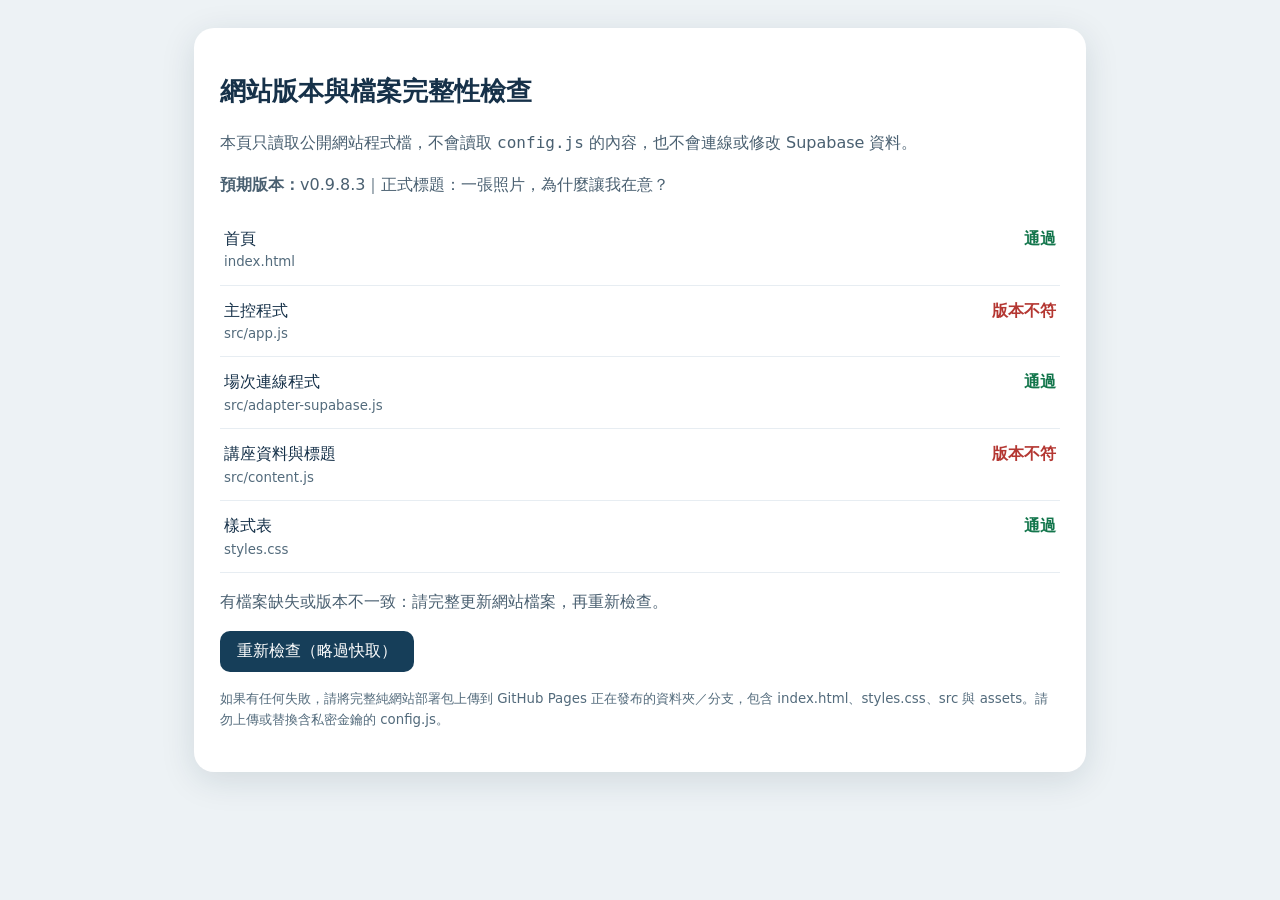
==== version-check.html @ f9dbabf4 "Add files via upload" ====
<!doctype html>
<html lang="zh-Hant"><head><meta charset="utf-8"><meta name="viewport" content="width=device-width,initial-scale=1"><title>部署版本自我檢查｜v0.9.8.3</title>
<style>
:root{color-scheme:light}body{font:16px/1.6 system-ui,"Noto Sans TC",sans-serif;background:#edf2f5;color:#163149;margin:0;padding:28px}
main{max-width:840px;margin:auto;background:white;border-radius:20px;padding:26px;box-shadow:0 8px 34px #132c4320}h1{font-size:26px}p{color:#4a6071}.item{padding:12px 4px;border-bottom:1px solid #e7edf2;display:flex;justify-content:space-between;gap:12px;align-items:start}.status{font-weight:700;white-space:nowrap}.pass{color:#13764c}.fail{color:#b43732}.waiting{color:#5d7080}button{background:#163e59;color:white;border:0;border-radius:10px;padding:10px 17px;font-size:16px;cursor:pointer}code{word-break:break-all}small{display:block;color:#536b7c}
</style></head><body><main><h1>網站版本與檔案完整性檢查</h1><p>本頁只讀取公開網站程式檔，不會讀取 <code>config.js</code> 的內容，也不會連線或修改 Supabase 資料。</p><p><strong>預期版本：</strong>v0.9.8.3｜正式標題：一張照片，為什麼讓我在意？</p><div id="results" aria-live="polite">準備檢查…</div><p id="summary" role="status"></p><button id="again" type="button">重新檢查（略過快取）</button><p><small>如果有任何失敗，請將完整純網站部署包上傳到 GitHub Pages 正在發布的資料夾／分支，包含 index.html、styles.css、src 與 assets。請勿上傳或替換含私密金鑰的 config.js。</small></p></main>
<script>
const checks=[
 ['首頁','index.html',txt=>txt.includes('v0.9.8.3')&&txt.includes('0983-ui-sync')],
 ['主控程式','src/app.js',txt=>txt.includes('v0.9.8.3')&&txt.includes('create-session')&&txt.includes('清除舊場次資料，開始新場次')],
 ['場次連線程式','src/adapter-supabase.js',txt=>txt.includes('lecture_host_reset_and_create')&&txt.includes("mode==='reset'")],
 ['講座資料與標題','src/content.js',txt=>txt.includes("version:'0.9.8.3'")&&txt.includes('一張照片，為什麼讓我在意？')],
 ['樣式表','styles.css',txt=>txt.includes('v0.9.8.3')],
];
async function inspect(){
 const holder=document.getElementById('results'),summary=document.getElementById('summary');holder.innerHTML='';summary.textContent='正在檢查…';
 const state=[];
 for(const [name,path,predicate] of checks){
  const row=document.createElement('div');row.className='item';
  const detail=document.createElement('div');detail.textContent=name;const sub=document.createElement('small');sub.textContent=path;detail.append(sub);
  const label=document.createElement('span');label.className='status waiting';label.textContent='檢查中';row.append(detail,label);holder.append(row);
  try{
   const url=new URL(path,location.href);url.searchParams.set('check',String(Date.now()));
   const res=await fetch(url.toString(),{cache:'no-store'});if(!res.ok)throw Error('HTTP '+res.status);
   const text=await res.text(),ok=predicate(text);state.push(ok);label.className='status '+(ok?'pass':'fail');label.textContent=ok?'通過':'版本不符';
  }catch(e){state.push(false);label.className='status fail';label.textContent='無法讀取';sub.textContent=path+' · '+String(e.message||e)}
 }
 summary.textContent=state.every(Boolean)?'全部通過：首頁與主要程式是 v0.9.8.3。':'有檔案缺失或版本不一致：請完整更新網站檔案，再重新檢查。';
}
document.getElementById('again').onclick=inspect;inspect();
</script></body></html>
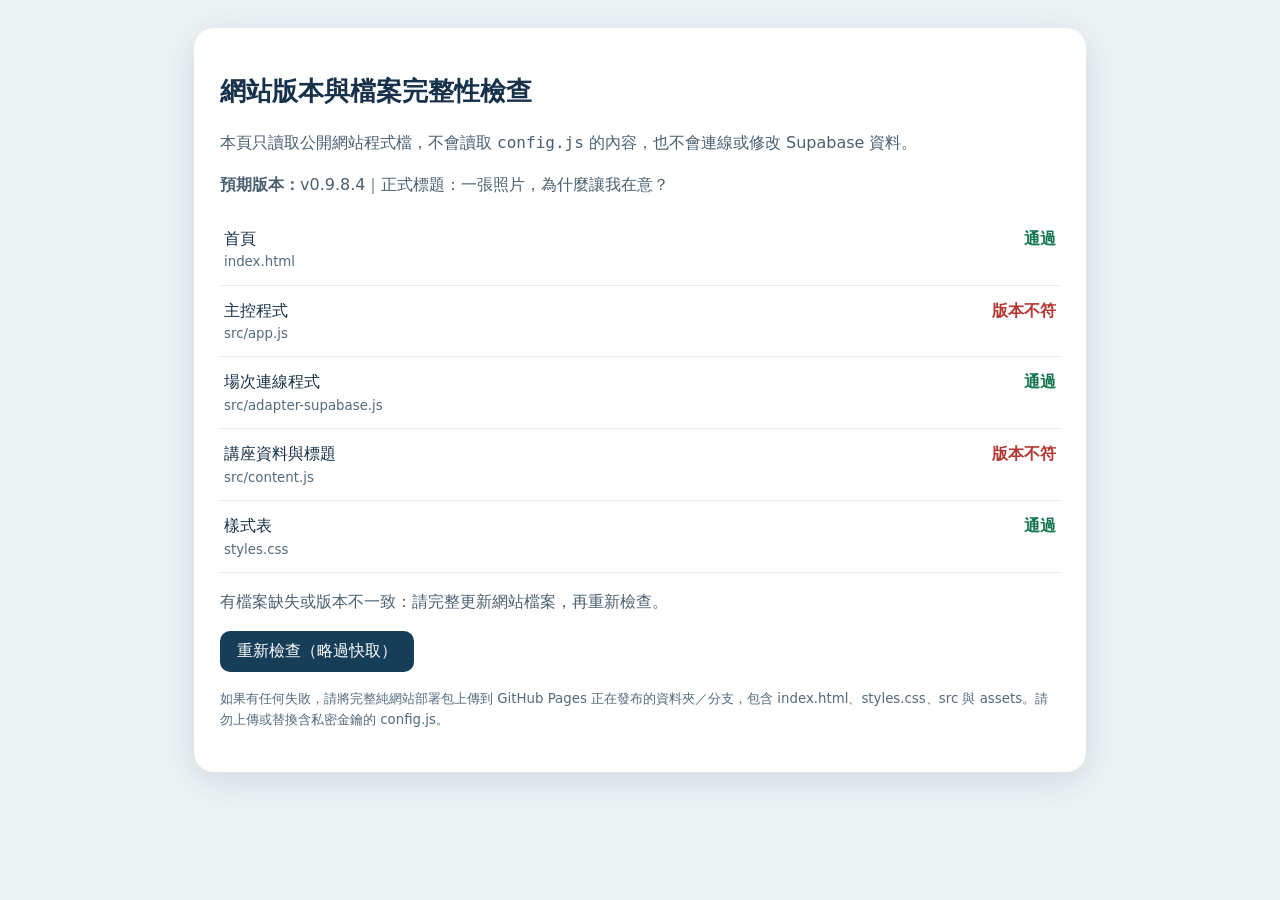
==== commit c9490378: "Add files via upload" ====
--- a/version-check.html
+++ b/version-check.html
@@ -1,16 +1,16 @@
 <!doctype html>
-<html lang="zh-Hant"><head><meta charset="utf-8"><meta name="viewport" content="width=device-width,initial-scale=1"><title>部署版本自我檢查｜v0.9.8.3</title>
+<html lang="zh-Hant"><head><meta charset="utf-8"><meta name="viewport" content="width=device-width,initial-scale=1"><title>部署版本自我檢查｜v0.9.8.4</title>
 <style>
 :root{color-scheme:light}body{font:16px/1.6 system-ui,"Noto Sans TC",sans-serif;background:#edf2f5;color:#163149;margin:0;padding:28px}
 main{max-width:840px;margin:auto;background:white;border-radius:20px;padding:26px;box-shadow:0 8px 34px #132c4320}h1{font-size:26px}p{color:#4a6071}.item{padding:12px 4px;border-bottom:1px solid #e7edf2;display:flex;justify-content:space-between;gap:12px;align-items:start}.status{font-weight:700;white-space:nowrap}.pass{color:#13764c}.fail{color:#b43732}.waiting{color:#5d7080}button{background:#163e59;color:white;border:0;border-radius:10px;padding:10px 17px;font-size:16px;cursor:pointer}code{word-break:break-all}small{display:block;color:#536b7c}
-</style></head><body><main><h1>網站版本與檔案完整性檢查</h1><p>本頁只讀取公開網站程式檔，不會讀取 <code>config.js</code> 的內容，也不會連線或修改 Supabase 資料。</p><p><strong>預期版本：</strong>v0.9.8.3｜正式標題：一張照片，為什麼讓我在意？</p><div id="results" aria-live="polite">準備檢查…</div><p id="summary" role="status"></p><button id="again" type="button">重新檢查（略過快取）</button><p><small>如果有任何失敗，請將完整純網站部署包上傳到 GitHub Pages 正在發布的資料夾／分支，包含 index.html、styles.css、src 與 assets。請勿上傳或替換含私密金鑰的 config.js。</small></p></main>
+</style></head><body><main><h1>網站版本與檔案完整性檢查</h1><p>本頁只讀取公開網站程式檔，不會讀取 <code>config.js</code> 的內容，也不會連線或修改 Supabase 資料。</p><p><strong>預期版本：</strong>v0.9.8.4｜正式標題：一張照片，為什麼讓我在意？</p><div id="results" aria-live="polite">準備檢查…</div><p id="summary" role="status"></p><button id="again" type="button">重新檢查（略過快取）</button><p><small>如果有任何失敗，請將完整純網站部署包上傳到 GitHub Pages 正在發布的資料夾／分支，包含 index.html、styles.css、src 與 assets。請勿上傳或替換含私密金鑰的 config.js。</small></p></main>
 <script>
 const checks=[
- ['首頁','index.html',txt=>txt.includes('v0.9.8.3')&&txt.includes('0983-ui-sync')],
- ['主控程式','src/app.js',txt=>txt.includes('v0.9.8.3')&&txt.includes('create-session')&&txt.includes('清除舊場次資料，開始新場次')],
+ ['首頁','index.html',txt=>txt.includes('v0.9.8.4')&&txt.includes('0984-group-contrast')],
+ ['主控程式','src/app.js',txt=>txt.includes('v0.9.8.4')&&txt.includes('create-session')&&txt.includes('清除舊場次資料，開始新場次')&&txt.includes('drawnGroupSet')],
  ['場次連線程式','src/adapter-supabase.js',txt=>txt.includes('lecture_host_reset_and_create')&&txt.includes("mode==='reset'")],
- ['講座資料與標題','src/content.js',txt=>txt.includes("version:'0.9.8.3'")&&txt.includes('一張照片，為什麼讓我在意？')],
- ['樣式表','styles.css',txt=>txt.includes('v0.9.8.3')],
+ ['講座資料與標題','src/content.js',txt=>txt.includes("version:'0.9.8.4'")&&txt.includes('一張照片，為什麼讓我在意？')&&txt.includes('groupNames')],
+ ['樣式表','styles.css',txt=>txt.includes('v0.9.8.4')],
 ];
 async function inspect(){
  const holder=document.getElementById('results'),summary=document.getElementById('summary');holder.innerHTML='';summary.textContent='正在檢查…';
@@ -25,7 +25,7 @@
    const text=await res.text(),ok=predicate(text);state.push(ok);label.className='status '+(ok?'pass':'fail');label.textContent=ok?'通過':'版本不符';
   }catch(e){state.push(false);label.className='status fail';label.textContent='無法讀取';sub.textContent=path+' · '+String(e.message||e)}
  }
- summary.textContent=state.every(Boolean)?'全部通過：首頁與主要程式是 v0.9.8.3。':'有檔案缺失或版本不一致：請完整更新網站檔案，再重新檢查。';
+ summary.textContent=state.every(Boolean)?'全部通過：首頁與主要程式是 v0.9.8.4。':'有檔案缺失或版本不一致：請完整更新網站檔案，再重新檢查。';
 }
 document.getElementById('again').onclick=inspect;inspect();
 </script></body></html>
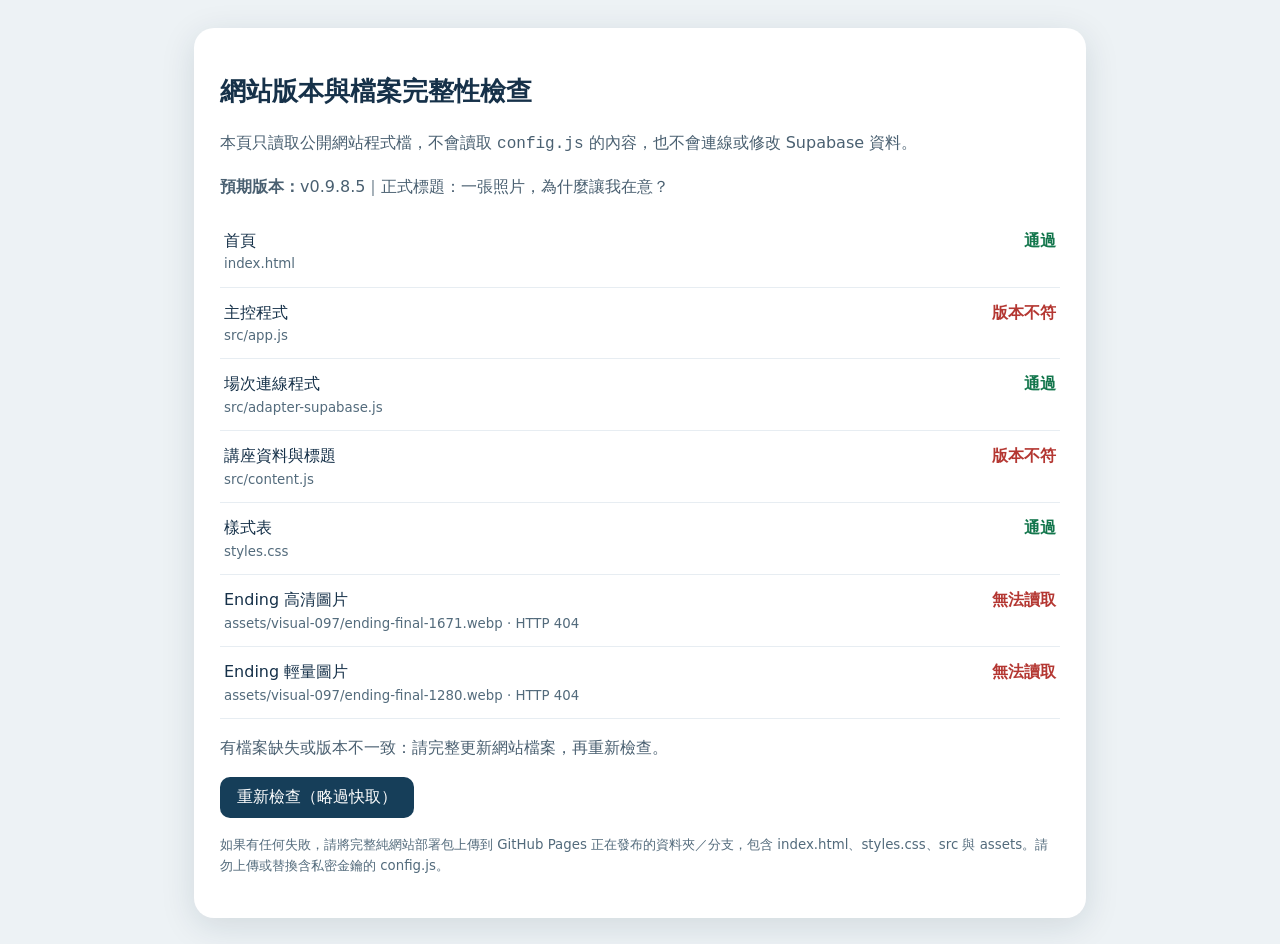
==== commit d6bec934: "Add files via upload" ====
--- a/version-check.html
+++ b/version-check.html
@@ -1,31 +1,33 @@
 <!doctype html>
-<html lang="zh-Hant"><head><meta charset="utf-8"><meta name="viewport" content="width=device-width,initial-scale=1"><title>部署版本自我檢查｜v0.9.8.4</title>
+<html lang="zh-Hant"><head><meta charset="utf-8"><meta name="viewport" content="width=device-width,initial-scale=1"><title>部署版本自我檢查｜v0.9.8.5</title>
 <style>
 :root{color-scheme:light}body{font:16px/1.6 system-ui,"Noto Sans TC",sans-serif;background:#edf2f5;color:#163149;margin:0;padding:28px}
 main{max-width:840px;margin:auto;background:white;border-radius:20px;padding:26px;box-shadow:0 8px 34px #132c4320}h1{font-size:26px}p{color:#4a6071}.item{padding:12px 4px;border-bottom:1px solid #e7edf2;display:flex;justify-content:space-between;gap:12px;align-items:start}.status{font-weight:700;white-space:nowrap}.pass{color:#13764c}.fail{color:#b43732}.waiting{color:#5d7080}button{background:#163e59;color:white;border:0;border-radius:10px;padding:10px 17px;font-size:16px;cursor:pointer}code{word-break:break-all}small{display:block;color:#536b7c}
-</style></head><body><main><h1>網站版本與檔案完整性檢查</h1><p>本頁只讀取公開網站程式檔，不會讀取 <code>config.js</code> 的內容，也不會連線或修改 Supabase 資料。</p><p><strong>預期版本：</strong>v0.9.8.4｜正式標題：一張照片，為什麼讓我在意？</p><div id="results" aria-live="polite">準備檢查…</div><p id="summary" role="status"></p><button id="again" type="button">重新檢查（略過快取）</button><p><small>如果有任何失敗，請將完整純網站部署包上傳到 GitHub Pages 正在發布的資料夾／分支，包含 index.html、styles.css、src 與 assets。請勿上傳或替換含私密金鑰的 config.js。</small></p></main>
+</style></head><body><main><h1>網站版本與檔案完整性檢查</h1><p>本頁只讀取公開網站程式檔，不會讀取 <code>config.js</code> 的內容，也不會連線或修改 Supabase 資料。</p><p><strong>預期版本：</strong>v0.9.8.5｜正式標題：一張照片，為什麼讓我在意？</p><div id="results" aria-live="polite">準備檢查…</div><p id="summary" role="status"></p><button id="again" type="button">重新檢查（略過快取）</button><p><small>如果有任何失敗，請將完整純網站部署包上傳到 GitHub Pages 正在發布的資料夾／分支，包含 index.html、styles.css、src 與 assets。請勿上傳或替換含私密金鑰的 config.js。</small></p></main>
 <script>
 const checks=[
- ['首頁','index.html',txt=>txt.includes('v0.9.8.4')&&txt.includes('0984-group-contrast')],
- ['主控程式','src/app.js',txt=>txt.includes('v0.9.8.4')&&txt.includes('create-session')&&txt.includes('清除舊場次資料，開始新場次')&&txt.includes('drawnGroupSet')],
+ ['首頁','index.html',txt=>txt.includes('v0.9.8.5')&&txt.includes('0985-ending-image')],
+ ['主控程式','src/app.js',txt=>txt.includes('v0.9.8.5')&&txt.includes('create-session')&&txt.includes('清除舊場次資料，開始新場次')&&txt.includes('drawnGroupSet')&&txt.includes('ending-final-1671.webp')],
  ['場次連線程式','src/adapter-supabase.js',txt=>txt.includes('lecture_host_reset_and_create')&&txt.includes("mode==='reset'")],
- ['講座資料與標題','src/content.js',txt=>txt.includes("version:'0.9.8.4'")&&txt.includes('一張照片，為什麼讓我在意？')&&txt.includes('groupNames')],
- ['樣式表','styles.css',txt=>txt.includes('v0.9.8.4')],
+ ['講座資料與標題','src/content.js',txt=>txt.includes("version:'0.9.8.5'")&&txt.includes('一張照片，為什麼讓我在意？')&&txt.includes('groupNames')],
+ ['樣式表','styles.css',txt=>txt.includes('v0.9.8.5')&&txt.includes('v0985-ending-art')],
+ ['Ending 高清圖片','assets/visual-097/ending-final-1671.webp',size=>size>250000,'binary'],
+ ['Ending 輕量圖片','assets/visual-097/ending-final-1280.webp',size=>size>100000,'binary'],
 ];
 async function inspect(){
  const holder=document.getElementById('results'),summary=document.getElementById('summary');holder.innerHTML='';summary.textContent='正在檢查…';
  const state=[];
- for(const [name,path,predicate] of checks){
+ for(const [name,path,predicate,kind] of checks){
   const row=document.createElement('div');row.className='item';
   const detail=document.createElement('div');detail.textContent=name;const sub=document.createElement('small');sub.textContent=path;detail.append(sub);
   const label=document.createElement('span');label.className='status waiting';label.textContent='檢查中';row.append(detail,label);holder.append(row);
   try{
    const url=new URL(path,location.href);url.searchParams.set('check',String(Date.now()));
    const res=await fetch(url.toString(),{cache:'no-store'});if(!res.ok)throw Error('HTTP '+res.status);
-   const text=await res.text(),ok=predicate(text);state.push(ok);label.className='status '+(ok?'pass':'fail');label.textContent=ok?'通過':'版本不符';
+   const data=kind==='binary'?(await res.blob()).size:await res.text(),ok=predicate(data);state.push(ok);label.className='status '+(ok?'pass':'fail');label.textContent=ok?'通過':'版本不符';
   }catch(e){state.push(false);label.className='status fail';label.textContent='無法讀取';sub.textContent=path+' · '+String(e.message||e)}
  }
- summary.textContent=state.every(Boolean)?'全部通過：首頁與主要程式是 v0.9.8.4。':'有檔案缺失或版本不一致：請完整更新網站檔案，再重新檢查。';
+ summary.textContent=state.every(Boolean)?'7 項全部通過：主要程式與 Ending 圖片均為 v0.9.8.5。':'有檔案缺失或版本不一致：請完整更新網站檔案，再重新檢查。';
 }
 document.getElementById('again').onclick=inspect;inspect();
 </script></body></html>
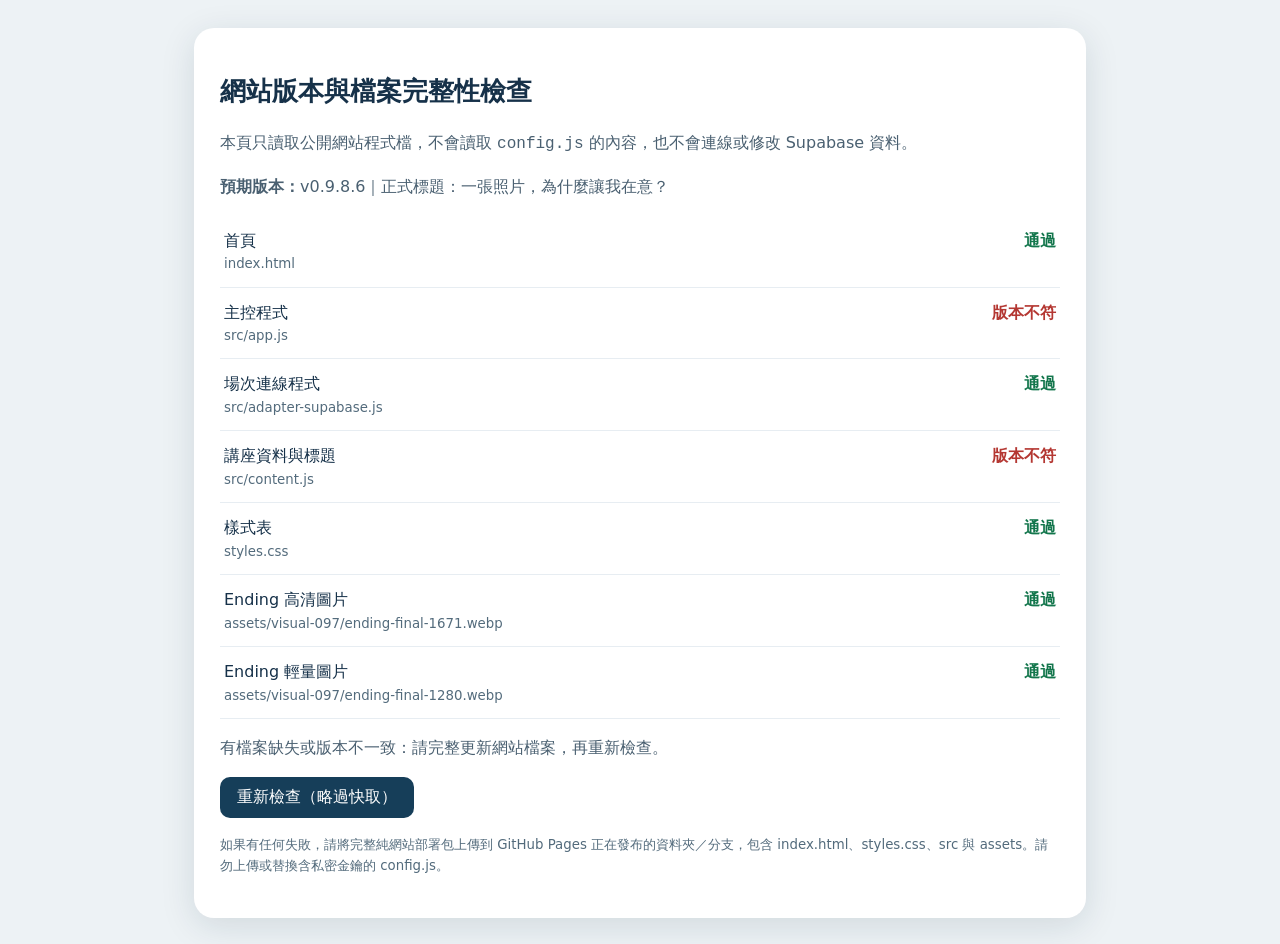
==== commit 224880bf: "Add files via upload" ====
--- a/version-check.html
+++ b/version-check.html
@@ -1,16 +1,16 @@
 <!doctype html>
-<html lang="zh-Hant"><head><meta charset="utf-8"><meta name="viewport" content="width=device-width,initial-scale=1"><title>部署版本自我檢查｜v0.9.8.5</title>
+<html lang="zh-Hant"><head><meta charset="utf-8"><meta name="viewport" content="width=device-width,initial-scale=1"><title>部署版本自我檢查｜v0.9.8.6</title>
 <style>
 :root{color-scheme:light}body{font:16px/1.6 system-ui,"Noto Sans TC",sans-serif;background:#edf2f5;color:#163149;margin:0;padding:28px}
 main{max-width:840px;margin:auto;background:white;border-radius:20px;padding:26px;box-shadow:0 8px 34px #132c4320}h1{font-size:26px}p{color:#4a6071}.item{padding:12px 4px;border-bottom:1px solid #e7edf2;display:flex;justify-content:space-between;gap:12px;align-items:start}.status{font-weight:700;white-space:nowrap}.pass{color:#13764c}.fail{color:#b43732}.waiting{color:#5d7080}button{background:#163e59;color:white;border:0;border-radius:10px;padding:10px 17px;font-size:16px;cursor:pointer}code{word-break:break-all}small{display:block;color:#536b7c}
-</style></head><body><main><h1>網站版本與檔案完整性檢查</h1><p>本頁只讀取公開網站程式檔，不會讀取 <code>config.js</code> 的內容，也不會連線或修改 Supabase 資料。</p><p><strong>預期版本：</strong>v0.9.8.5｜正式標題：一張照片，為什麼讓我在意？</p><div id="results" aria-live="polite">準備檢查…</div><p id="summary" role="status"></p><button id="again" type="button">重新檢查（略過快取）</button><p><small>如果有任何失敗，請將完整純網站部署包上傳到 GitHub Pages 正在發布的資料夾／分支，包含 index.html、styles.css、src 與 assets。請勿上傳或替換含私密金鑰的 config.js。</small></p></main>
+</style></head><body><main><h1>網站版本與檔案完整性檢查</h1><p>本頁只讀取公開網站程式檔，不會讀取 <code>config.js</code> 的內容，也不會連線或修改 Supabase 資料。</p><p><strong>預期版本：</strong>v0.9.8.6｜正式標題：一張照片，為什麼讓我在意？</p><div id="results" aria-live="polite">準備檢查…</div><p id="summary" role="status"></p><button id="again" type="button">重新檢查（略過快取）</button><p><small>如果有任何失敗，請將完整純網站部署包上傳到 GitHub Pages 正在發布的資料夾／分支，包含 index.html、styles.css、src 與 assets。請勿上傳或替換含私密金鑰的 config.js。</small></p></main>
 <script>
 const checks=[
- ['首頁','index.html',txt=>txt.includes('v0.9.8.5')&&txt.includes('0985-ending-image')],
- ['主控程式','src/app.js',txt=>txt.includes('v0.9.8.5')&&txt.includes('create-session')&&txt.includes('清除舊場次資料，開始新場次')&&txt.includes('drawnGroupSet')&&txt.includes('ending-final-1671.webp')],
+ ['首頁','index.html',txt=>txt.includes('v0.9.8.6')&&txt.includes('0986-expectation-fit')],
+ ['主控程式','src/app.js',txt=>txt.includes('v0.9.8.6')&&txt.includes('create-session')&&txt.includes('清除舊場次資料，開始新場次')&&txt.includes('drawnGroupSet')&&txt.includes('ending-final-1671.webp')],
  ['場次連線程式','src/adapter-supabase.js',txt=>txt.includes('lecture_host_reset_and_create')&&txt.includes("mode==='reset'")],
- ['講座資料與標題','src/content.js',txt=>txt.includes("version:'0.9.8.5'")&&txt.includes('一張照片，為什麼讓我在意？')&&txt.includes('groupNames')],
- ['樣式表','styles.css',txt=>txt.includes('v0.9.8.5')&&txt.includes('v0985-ending-art')],
+ ['講座資料與標題','src/content.js',txt=>txt.includes("version:'0.9.8.6'")&&txt.includes('一張照片，為什麼讓我在意？')&&txt.includes('groupNames')],
+ ['樣式表','styles.css',txt=>txt.includes('v0.9.8.6')&&txt.includes('v0985-ending-art')&&txt.includes('v0.9.8.6｜02-02')],
  ['Ending 高清圖片','assets/visual-097/ending-final-1671.webp',size=>size>250000,'binary'],
  ['Ending 輕量圖片','assets/visual-097/ending-final-1280.webp',size=>size>100000,'binary'],
 ];
@@ -27,7 +27,7 @@
    const data=kind==='binary'?(await res.blob()).size:await res.text(),ok=predicate(data);state.push(ok);label.className='status '+(ok?'pass':'fail');label.textContent=ok?'通過':'版本不符';
   }catch(e){state.push(false);label.className='status fail';label.textContent='無法讀取';sub.textContent=path+' · '+String(e.message||e)}
  }
- summary.textContent=state.every(Boolean)?'7 項全部通過：主要程式與 Ending 圖片均為 v0.9.8.5。':'有檔案缺失或版本不一致：請完整更新網站檔案，再重新檢查。';
+ summary.textContent=state.every(Boolean)?'7 項全部通過：主要程式與 Ending 圖片均為 v0.9.8.6。':'有檔案缺失或版本不一致：請完整更新網站檔案，再重新檢查。';
 }
 document.getElementById('again').onclick=inspect;inspect();
 </script></body></html>
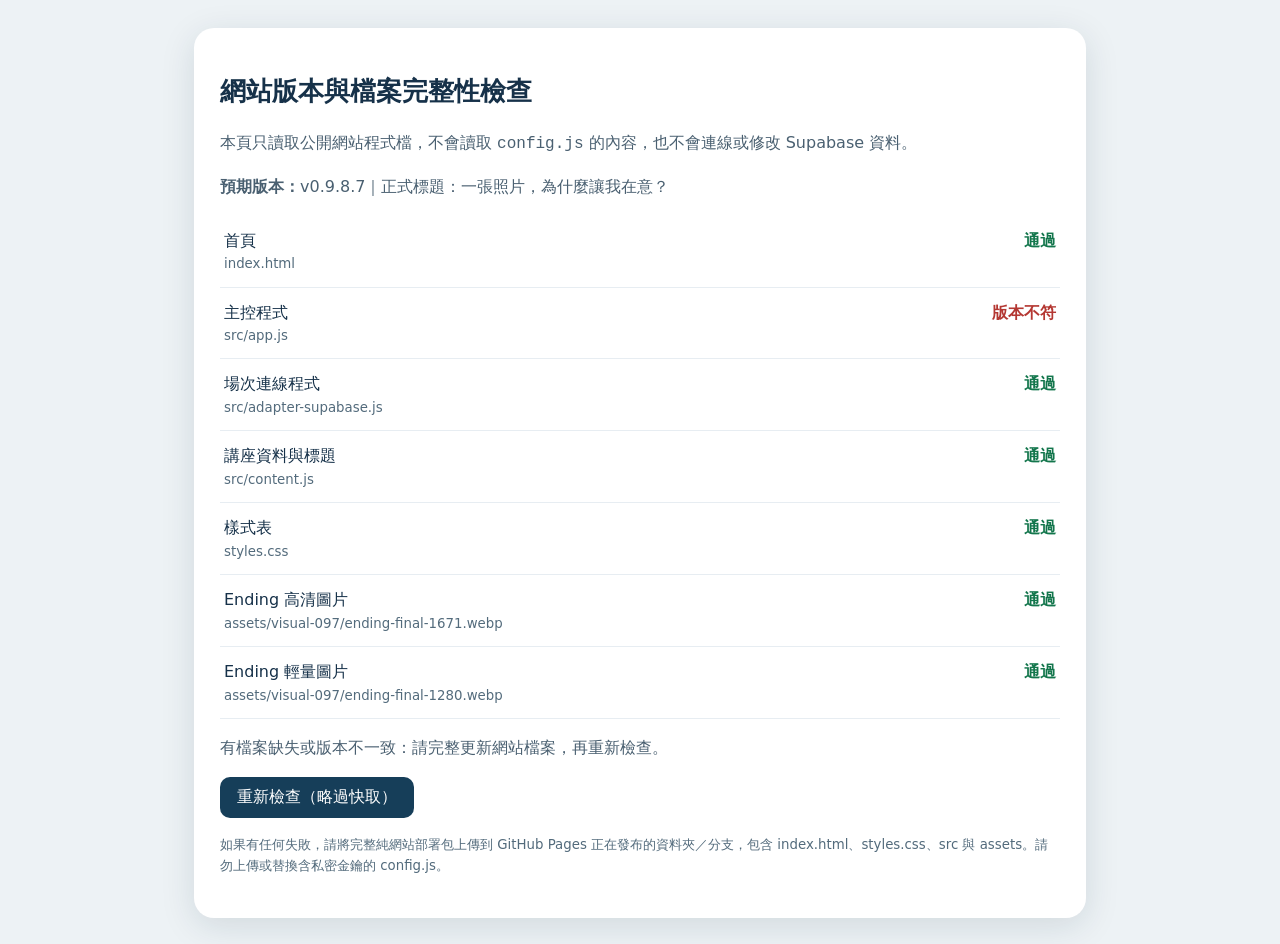
==== commit 745baa71: "Add files via upload" ====
--- a/version-check.html
+++ b/version-check.html
@@ -1,16 +1,16 @@
 <!doctype html>
-<html lang="zh-Hant"><head><meta charset="utf-8"><meta name="viewport" content="width=device-width,initial-scale=1"><title>部署版本自我檢查｜v0.9.8.6</title>
+<html lang="zh-Hant"><head><meta charset="utf-8"><meta name="viewport" content="width=device-width,initial-scale=1"><title>部署版本自我檢查｜v0.9.8.7</title>
 <style>
 :root{color-scheme:light}body{font:16px/1.6 system-ui,"Noto Sans TC",sans-serif;background:#edf2f5;color:#163149;margin:0;padding:28px}
 main{max-width:840px;margin:auto;background:white;border-radius:20px;padding:26px;box-shadow:0 8px 34px #132c4320}h1{font-size:26px}p{color:#4a6071}.item{padding:12px 4px;border-bottom:1px solid #e7edf2;display:flex;justify-content:space-between;gap:12px;align-items:start}.status{font-weight:700;white-space:nowrap}.pass{color:#13764c}.fail{color:#b43732}.waiting{color:#5d7080}button{background:#163e59;color:white;border:0;border-radius:10px;padding:10px 17px;font-size:16px;cursor:pointer}code{word-break:break-all}small{display:block;color:#536b7c}
-</style></head><body><main><h1>網站版本與檔案完整性檢查</h1><p>本頁只讀取公開網站程式檔，不會讀取 <code>config.js</code> 的內容，也不會連線或修改 Supabase 資料。</p><p><strong>預期版本：</strong>v0.9.8.6｜正式標題：一張照片，為什麼讓我在意？</p><div id="results" aria-live="polite">準備檢查…</div><p id="summary" role="status"></p><button id="again" type="button">重新檢查（略過快取）</button><p><small>如果有任何失敗，請將完整純網站部署包上傳到 GitHub Pages 正在發布的資料夾／分支，包含 index.html、styles.css、src 與 assets。請勿上傳或替換含私密金鑰的 config.js。</small></p></main>
+</style></head><body><main><h1>網站版本與檔案完整性檢查</h1><p>本頁只讀取公開網站程式檔，不會讀取 <code>config.js</code> 的內容，也不會連線或修改 Supabase 資料。</p><p><strong>預期版本：</strong>v0.9.8.7｜正式標題：一張照片，為什麼讓我在意？</p><div id="results" aria-live="polite">準備檢查…</div><p id="summary" role="status"></p><button id="again" type="button">重新檢查（略過快取）</button><p><small>如果有任何失敗，請將完整純網站部署包上傳到 GitHub Pages 正在發布的資料夾／分支，包含 index.html、styles.css、src 與 assets。請勿上傳或替換含私密金鑰的 config.js。</small></p></main>
 <script>
 const checks=[
- ['首頁','index.html',txt=>txt.includes('v0.9.8.6')&&txt.includes('0986-expectation-fit')],
- ['主控程式','src/app.js',txt=>txt.includes('v0.9.8.6')&&txt.includes('create-session')&&txt.includes('清除舊場次資料，開始新場次')&&txt.includes('drawnGroupSet')&&txt.includes('ending-final-1671.webp')],
+ ['首頁','index.html',txt=>txt.includes('v0.9.8.7')&&txt.includes('0987-teacher-cards')],
+ ['主控程式','src/app.js',txt=>txt.includes('v0.9.8.7')&&txt.includes('create-session')&&txt.includes('清除舊場次資料，開始新場次')&&txt.includes('drawnGroupSet')&&txt.includes('ending-final-1671.webp')],
  ['場次連線程式','src/adapter-supabase.js',txt=>txt.includes('lecture_host_reset_and_create')&&txt.includes("mode==='reset'")],
  ['講座資料與標題','src/content.js',txt=>txt.includes("version:'0.9.8.6'")&&txt.includes('一張照片，為什麼讓我在意？')&&txt.includes('groupNames')],
- ['樣式表','styles.css',txt=>txt.includes('v0.9.8.6')&&txt.includes('v0985-ending-art')&&txt.includes('v0.9.8.6｜02-02')],
+ ['樣式表','styles.css',txt=>txt.includes('v0.9.8.7')&&txt.includes('v0985-ending-art')&&txt.includes('v0.9.8.7｜02-02')],
  ['Ending 高清圖片','assets/visual-097/ending-final-1671.webp',size=>size>250000,'binary'],
  ['Ending 輕量圖片','assets/visual-097/ending-final-1280.webp',size=>size>100000,'binary'],
 ];
@@ -27,7 +27,7 @@
    const data=kind==='binary'?(await res.blob()).size:await res.text(),ok=predicate(data);state.push(ok);label.className='status '+(ok?'pass':'fail');label.textContent=ok?'通過':'版本不符';
   }catch(e){state.push(false);label.className='status fail';label.textContent='無法讀取';sub.textContent=path+' · '+String(e.message||e)}
  }
- summary.textContent=state.every(Boolean)?'7 項全部通過：主要程式與 Ending 圖片均為 v0.9.8.6。':'有檔案缺失或版本不一致：請完整更新網站檔案，再重新檢查。';
+ summary.textContent=state.every(Boolean)?'7 項全部通過：主要程式與 Ending 圖片均為 v0.9.8.7。':'有檔案缺失或版本不一致：請完整更新網站檔案，再重新檢查。';
 }
 document.getElementById('again').onclick=inspect;inspect();
 </script></body></html>
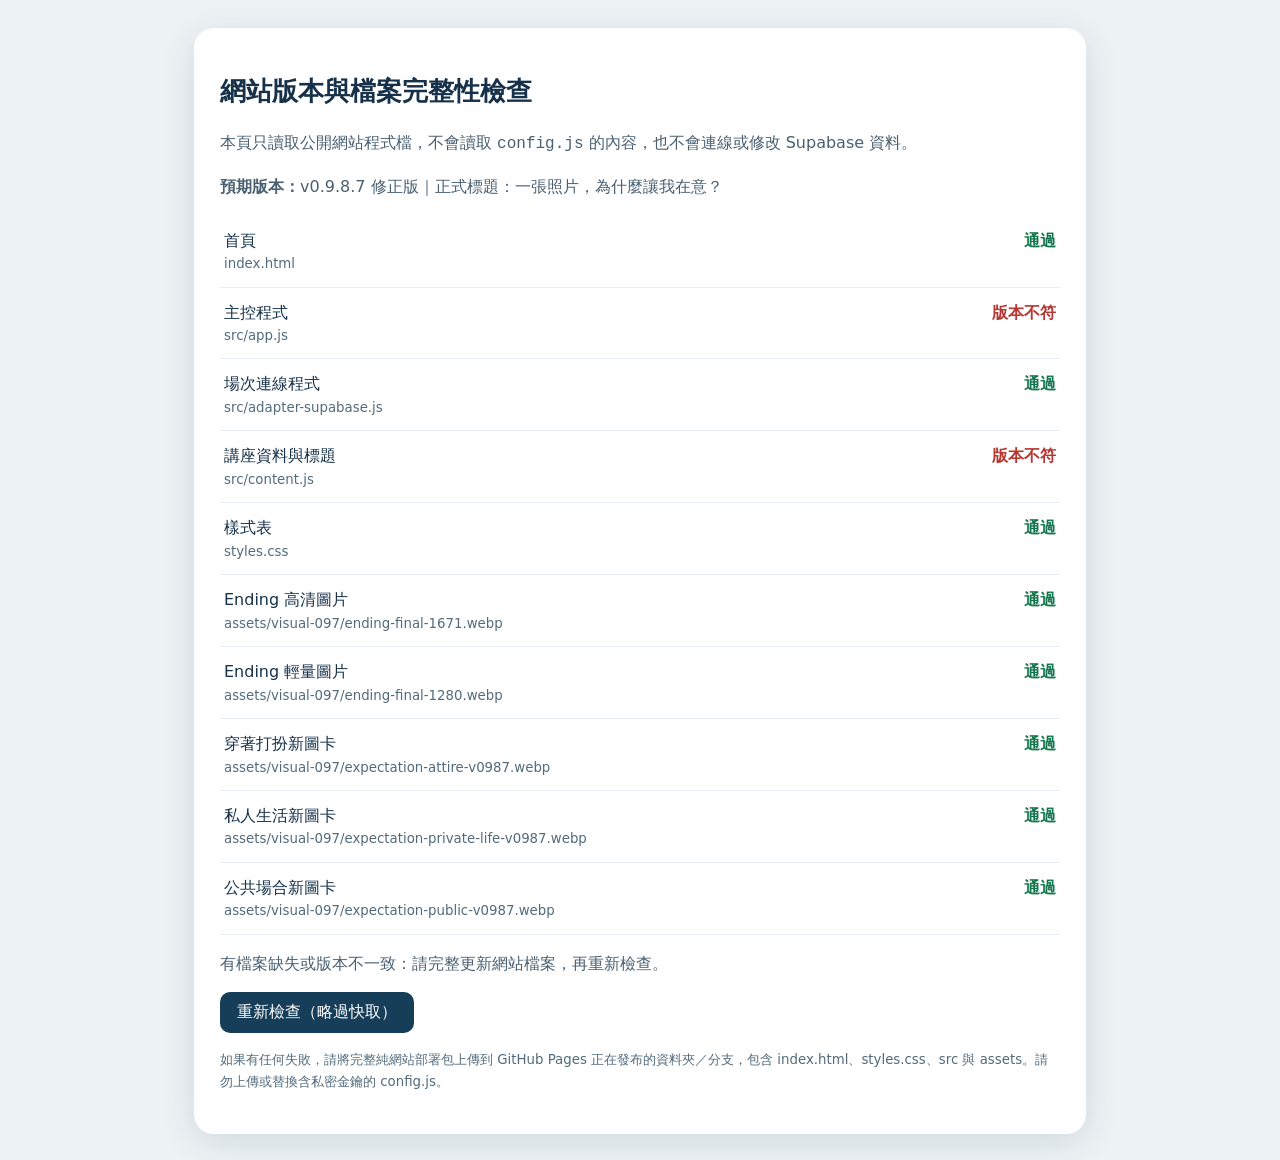
==== commit b9bb4c1b: "Add files via upload" ====
--- a/version-check.html
+++ b/version-check.html
@@ -1,18 +1,21 @@
 <!doctype html>
-<html lang="zh-Hant"><head><meta charset="utf-8"><meta name="viewport" content="width=device-width,initial-scale=1"><title>部署版本自我檢查｜v0.9.8.7</title>
+<html lang="zh-Hant"><head><meta charset="utf-8"><meta name="viewport" content="width=device-width,initial-scale=1"><title>部署版本自我檢查｜v0.9.8.7 修正版</title>
 <style>
 :root{color-scheme:light}body{font:16px/1.6 system-ui,"Noto Sans TC",sans-serif;background:#edf2f5;color:#163149;margin:0;padding:28px}
 main{max-width:840px;margin:auto;background:white;border-radius:20px;padding:26px;box-shadow:0 8px 34px #132c4320}h1{font-size:26px}p{color:#4a6071}.item{padding:12px 4px;border-bottom:1px solid #e7edf2;display:flex;justify-content:space-between;gap:12px;align-items:start}.status{font-weight:700;white-space:nowrap}.pass{color:#13764c}.fail{color:#b43732}.waiting{color:#5d7080}button{background:#163e59;color:white;border:0;border-radius:10px;padding:10px 17px;font-size:16px;cursor:pointer}code{word-break:break-all}small{display:block;color:#536b7c}
-</style></head><body><main><h1>網站版本與檔案完整性檢查</h1><p>本頁只讀取公開網站程式檔，不會讀取 <code>config.js</code> 的內容，也不會連線或修改 Supabase 資料。</p><p><strong>預期版本：</strong>v0.9.8.7｜正式標題：一張照片，為什麼讓我在意？</p><div id="results" aria-live="polite">準備檢查…</div><p id="summary" role="status"></p><button id="again" type="button">重新檢查（略過快取）</button><p><small>如果有任何失敗，請將完整純網站部署包上傳到 GitHub Pages 正在發布的資料夾／分支，包含 index.html、styles.css、src 與 assets。請勿上傳或替換含私密金鑰的 config.js。</small></p></main>
+</style></head><body><main><h1>網站版本與檔案完整性檢查</h1><p>本頁只讀取公開網站程式檔，不會讀取 <code>config.js</code> 的內容，也不會連線或修改 Supabase 資料。</p><p><strong>預期版本：</strong>v0.9.8.7 修正版｜正式標題：一張照片，為什麼讓我在意？</p><div id="results" aria-live="polite">準備檢查…</div><p id="summary" role="status"></p><button id="again" type="button">重新檢查（略過快取）</button><p><small>如果有任何失敗，請將完整純網站部署包上傳到 GitHub Pages 正在發布的資料夾／分支，包含 index.html、styles.css、src 與 assets。請勿上傳或替換含私密金鑰的 config.js。</small></p></main>
 <script>
 const checks=[
- ['首頁','index.html',txt=>txt.includes('v0.9.8.7')&&txt.includes('0987-teacher-cards')],
- ['主控程式','src/app.js',txt=>txt.includes('v0.9.8.7')&&txt.includes('create-session')&&txt.includes('清除舊場次資料，開始新場次')&&txt.includes('drawnGroupSet')&&txt.includes('ending-final-1671.webp')],
+ ['首頁','index.html',txt=>txt.includes('v0.9.8.7')&&txt.includes('0987-version-fix1')],
+ ['主控程式','src/app.js',txt=>txt.includes('v0.9.8.7')&&txt.includes('講者私人操作端 · v0.9.8.7')&&txt.includes('create-session')&&txt.includes('清除舊場次資料，開始新場次')&&txt.includes('drawnGroupSet')&&txt.includes('ending-final-1671.webp')&&txt.includes('expectation-attire-v0987.webp')&&txt.includes('expectation-private-life-v0987.webp')&&txt.includes('expectation-public-v0987.webp')],
  ['場次連線程式','src/adapter-supabase.js',txt=>txt.includes('lecture_host_reset_and_create')&&txt.includes("mode==='reset'")],
- ['講座資料與標題','src/content.js',txt=>txt.includes("version:'0.9.8.6'")&&txt.includes('一張照片，為什麼讓我在意？')&&txt.includes('groupNames')],
+ ['講座資料與標題','src/content.js',txt=>txt.includes("version:'0.9.8.7'")&&txt.includes('一張照片，為什麼讓我在意？')&&txt.includes('groupNames')],
  ['樣式表','styles.css',txt=>txt.includes('v0.9.8.7')&&txt.includes('v0985-ending-art')&&txt.includes('v0.9.8.7｜02-02')],
  ['Ending 高清圖片','assets/visual-097/ending-final-1671.webp',size=>size>250000,'binary'],
  ['Ending 輕量圖片','assets/visual-097/ending-final-1280.webp',size=>size>100000,'binary'],
+ ['穿著打扮新圖卡','assets/visual-097/expectation-attire-v0987.webp',size=>size>80000,'binary'],
+ ['私人生活新圖卡','assets/visual-097/expectation-private-life-v0987.webp',size=>size>70000,'binary'],
+ ['公共場合新圖卡','assets/visual-097/expectation-public-v0987.webp',size=>size>80000,'binary'],
 ];
 async function inspect(){
  const holder=document.getElementById('results'),summary=document.getElementById('summary');holder.innerHTML='';summary.textContent='正在檢查…';
@@ -27,7 +30,7 @@
    const data=kind==='binary'?(await res.blob()).size:await res.text(),ok=predicate(data);state.push(ok);label.className='status '+(ok?'pass':'fail');label.textContent=ok?'通過':'版本不符';
   }catch(e){state.push(false);label.className='status fail';label.textContent='無法讀取';sub.textContent=path+' · '+String(e.message||e)}
  }
- summary.textContent=state.every(Boolean)?'7 項全部通過：主要程式與 Ending 圖片均為 v0.9.8.7。':'有檔案缺失或版本不一致：請完整更新網站檔案，再重新檢查。';
+ summary.textContent=state.every(Boolean)?'10 項全部通過：網站版本與三張教師形象圖卡一致（v0.9.8.7 修正版）。':'有檔案缺失或版本不一致：請完整更新網站檔案，再重新檢查。';
 }
 document.getElementById('again').onclick=inspect;inspect();
 </script></body></html>
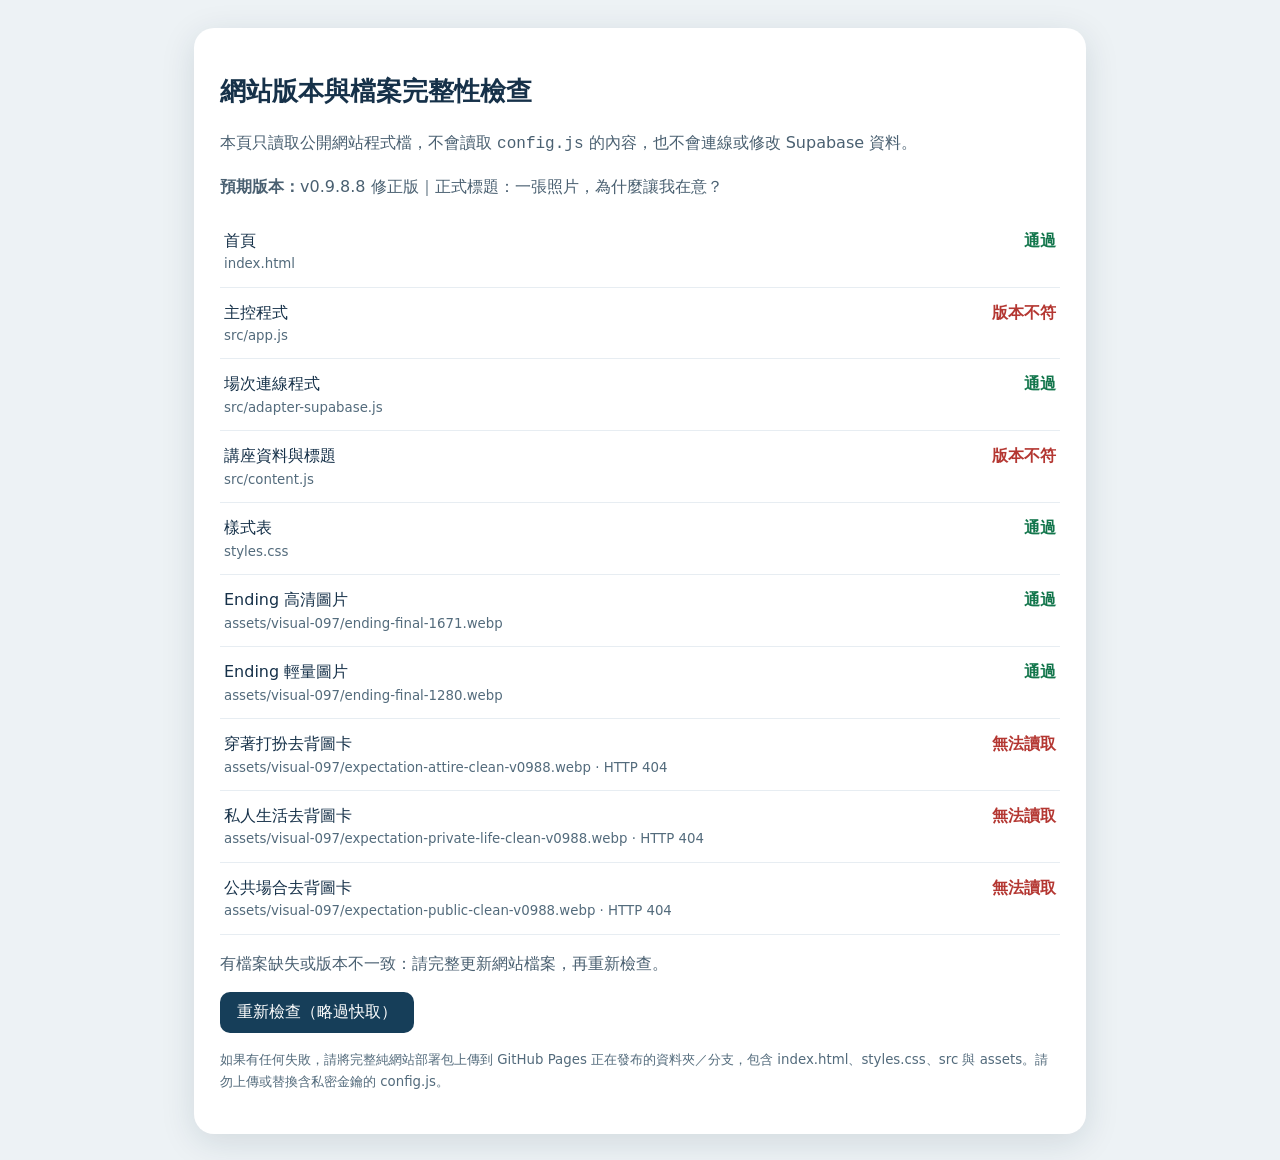
==== commit 653ad4b0: "Add files via upload" ====
--- a/version-check.html
+++ b/version-check.html
@@ -1,21 +1,21 @@
 <!doctype html>
-<html lang="zh-Hant"><head><meta charset="utf-8"><meta name="viewport" content="width=device-width,initial-scale=1"><title>部署版本自我檢查｜v0.9.8.7 修正版</title>
+<html lang="zh-Hant"><head><meta charset="utf-8"><meta name="viewport" content="width=device-width,initial-scale=1"><title>部署版本自我檢查｜v0.9.8.8 修正版</title>
 <style>
 :root{color-scheme:light}body{font:16px/1.6 system-ui,"Noto Sans TC",sans-serif;background:#edf2f5;color:#163149;margin:0;padding:28px}
 main{max-width:840px;margin:auto;background:white;border-radius:20px;padding:26px;box-shadow:0 8px 34px #132c4320}h1{font-size:26px}p{color:#4a6071}.item{padding:12px 4px;border-bottom:1px solid #e7edf2;display:flex;justify-content:space-between;gap:12px;align-items:start}.status{font-weight:700;white-space:nowrap}.pass{color:#13764c}.fail{color:#b43732}.waiting{color:#5d7080}button{background:#163e59;color:white;border:0;border-radius:10px;padding:10px 17px;font-size:16px;cursor:pointer}code{word-break:break-all}small{display:block;color:#536b7c}
-</style></head><body><main><h1>網站版本與檔案完整性檢查</h1><p>本頁只讀取公開網站程式檔，不會讀取 <code>config.js</code> 的內容，也不會連線或修改 Supabase 資料。</p><p><strong>預期版本：</strong>v0.9.8.7 修正版｜正式標題：一張照片，為什麼讓我在意？</p><div id="results" aria-live="polite">準備檢查…</div><p id="summary" role="status"></p><button id="again" type="button">重新檢查（略過快取）</button><p><small>如果有任何失敗，請將完整純網站部署包上傳到 GitHub Pages 正在發布的資料夾／分支，包含 index.html、styles.css、src 與 assets。請勿上傳或替換含私密金鑰的 config.js。</small></p></main>
+</style></head><body><main><h1>網站版本與檔案完整性檢查</h1><p>本頁只讀取公開網站程式檔，不會讀取 <code>config.js</code> 的內容，也不會連線或修改 Supabase 資料。</p><p><strong>預期版本：</strong>v0.9.8.8 修正版｜正式標題：一張照片，為什麼讓我在意？</p><div id="results" aria-live="polite">準備檢查…</div><p id="summary" role="status"></p><button id="again" type="button">重新檢查（略過快取）</button><p><small>如果有任何失敗，請將完整純網站部署包上傳到 GitHub Pages 正在發布的資料夾／分支，包含 index.html、styles.css、src 與 assets。請勿上傳或替換含私密金鑰的 config.js。</small></p></main>
 <script>
 const checks=[
- ['首頁','index.html',txt=>txt.includes('v0.9.8.7')&&txt.includes('0987-version-fix1')],
- ['主控程式','src/app.js',txt=>txt.includes('v0.9.8.7')&&txt.includes('講者私人操作端 · v0.9.8.7')&&txt.includes('create-session')&&txt.includes('清除舊場次資料，開始新場次')&&txt.includes('drawnGroupSet')&&txt.includes('ending-final-1671.webp')&&txt.includes('expectation-attire-v0987.webp')&&txt.includes('expectation-private-life-v0987.webp')&&txt.includes('expectation-public-v0987.webp')],
+ ['首頁','index.html',txt=>txt.includes('v0.9.8.8')&&txt.includes('0988-clean-cards')],
+ ['主控程式','src/app.js',txt=>txt.includes('v0.9.8.8')&&txt.includes('講者私人操作端 · v0.9.8.8')&&txt.includes('create-session')&&txt.includes('清除舊場次資料，開始新場次')&&txt.includes('drawnGroupSet')&&txt.includes('ending-final-1671.webp')&&txt.includes('expectation-attire-clean-v0988.webp')&&txt.includes('expectation-private-life-clean-v0988.webp')&&txt.includes('expectation-public-clean-v0988.webp')],
  ['場次連線程式','src/adapter-supabase.js',txt=>txt.includes('lecture_host_reset_and_create')&&txt.includes("mode==='reset'")],
- ['講座資料與標題','src/content.js',txt=>txt.includes("version:'0.9.8.7'")&&txt.includes('一張照片，為什麼讓我在意？')&&txt.includes('groupNames')],
- ['樣式表','styles.css',txt=>txt.includes('v0.9.8.7')&&txt.includes('v0985-ending-art')&&txt.includes('v0.9.8.7｜02-02')],
+ ['講座資料與標題','src/content.js',txt=>txt.includes("version:'0.9.8.8'")&&txt.includes('一張照片，為什麼讓我在意？')&&txt.includes('groupNames')],
+ ['樣式表','styles.css',txt=>txt.includes('v0.9.8.8')&&txt.includes('v0985-ending-art')&&txt.includes('v0.9.8.8｜02-02')],
  ['Ending 高清圖片','assets/visual-097/ending-final-1671.webp',size=>size>250000,'binary'],
  ['Ending 輕量圖片','assets/visual-097/ending-final-1280.webp',size=>size>100000,'binary'],
- ['穿著打扮新圖卡','assets/visual-097/expectation-attire-v0987.webp',size=>size>80000,'binary'],
- ['私人生活新圖卡','assets/visual-097/expectation-private-life-v0987.webp',size=>size>70000,'binary'],
- ['公共場合新圖卡','assets/visual-097/expectation-public-v0987.webp',size=>size>80000,'binary'],
+ ['穿著打扮去背圖卡','assets/visual-097/expectation-attire-clean-v0988.webp',size=>size>80000,'binary'],
+ ['私人生活去背圖卡','assets/visual-097/expectation-private-life-clean-v0988.webp',size=>size>70000,'binary'],
+ ['公共場合去背圖卡','assets/visual-097/expectation-public-clean-v0988.webp',size=>size>80000,'binary'],
 ];
 async function inspect(){
  const holder=document.getElementById('results'),summary=document.getElementById('summary');holder.innerHTML='';summary.textContent='正在檢查…';
@@ -30,7 +30,7 @@
    const data=kind==='binary'?(await res.blob()).size:await res.text(),ok=predicate(data);state.push(ok);label.className='status '+(ok?'pass':'fail');label.textContent=ok?'通過':'版本不符';
   }catch(e){state.push(false);label.className='status fail';label.textContent='無法讀取';sub.textContent=path+' · '+String(e.message||e)}
  }
- summary.textContent=state.every(Boolean)?'10 項全部通過：網站版本與三張教師形象圖卡一致（v0.9.8.7 修正版）。':'有檔案缺失或版本不一致：請完整更新網站檔案，再重新檢查。';
+ summary.textContent=state.every(Boolean)?'10 項全部通過：網站版本與三張去背教師形象圖卡一致（v0.9.8.8 修正版）。':'有檔案缺失或版本不一致：請完整更新網站檔案，再重新檢查。';
 }
 document.getElementById('again').onclick=inspect;inspect();
 </script></body></html>
